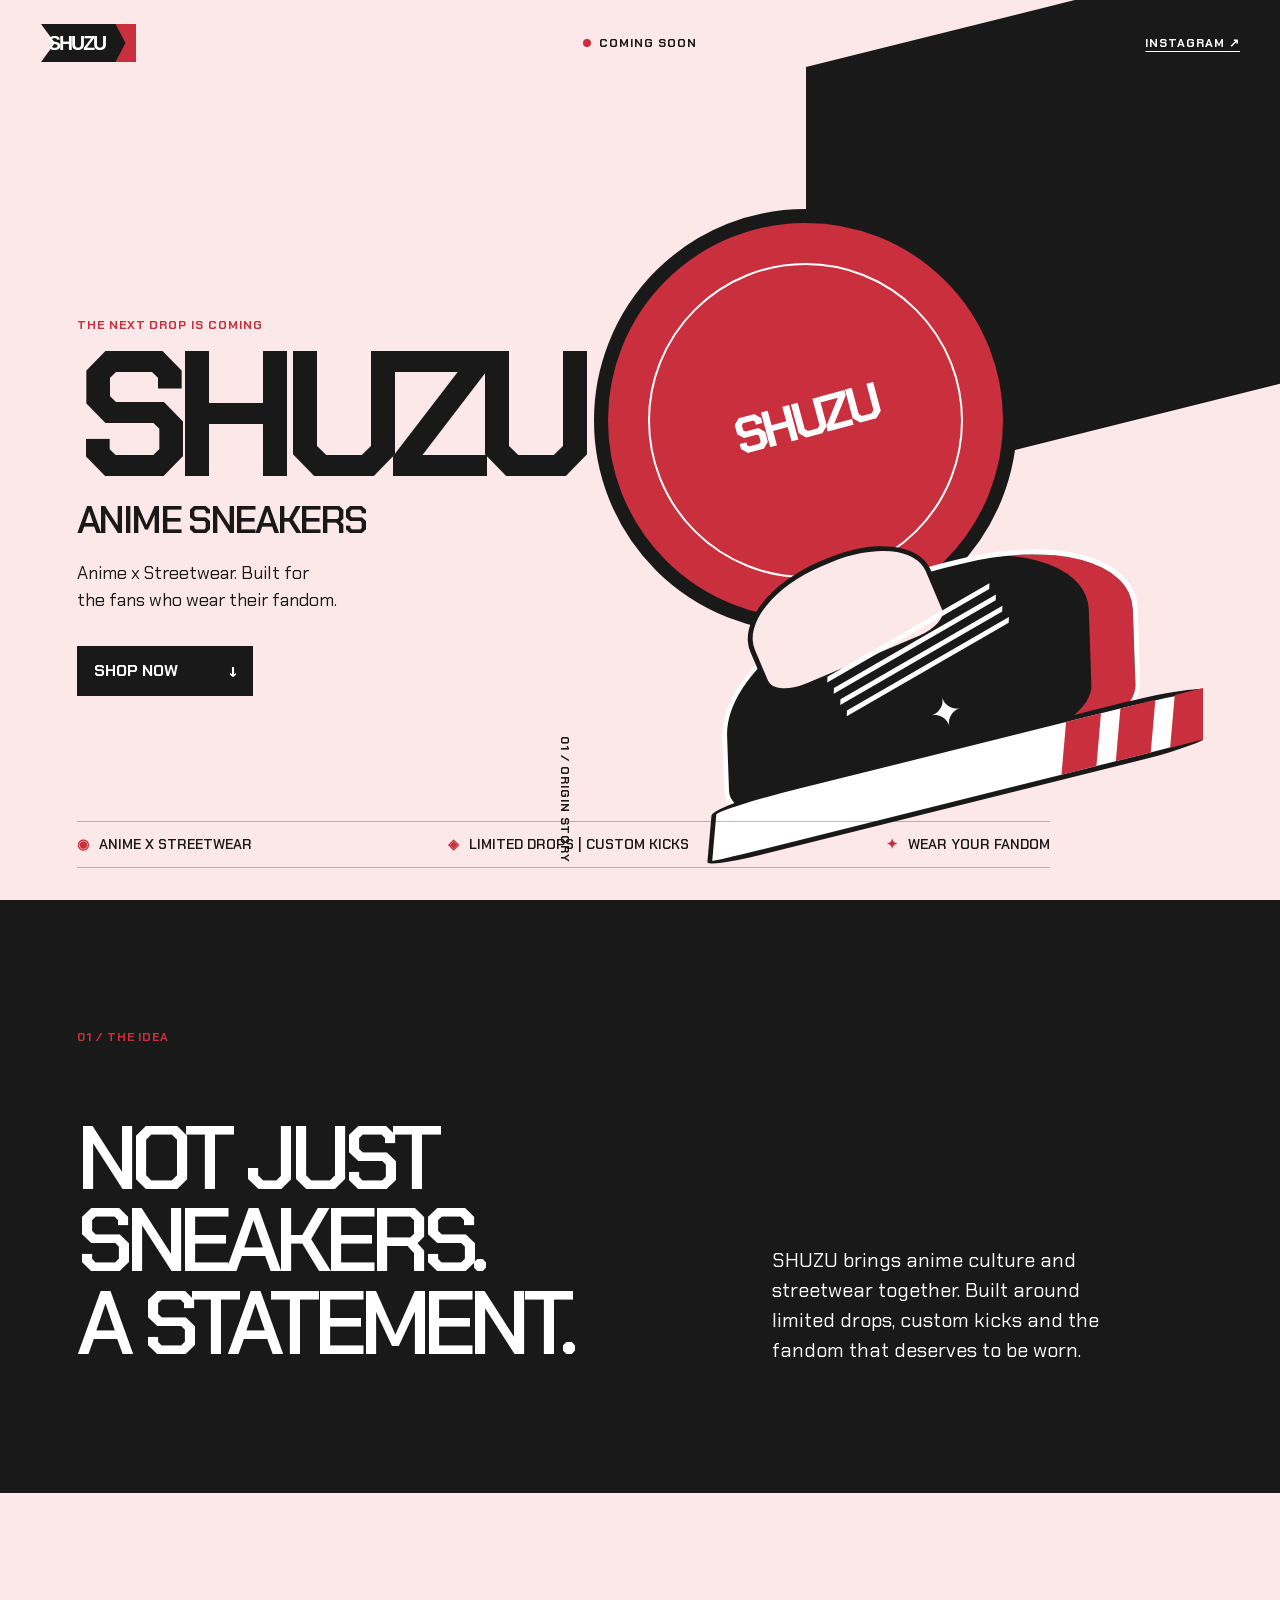
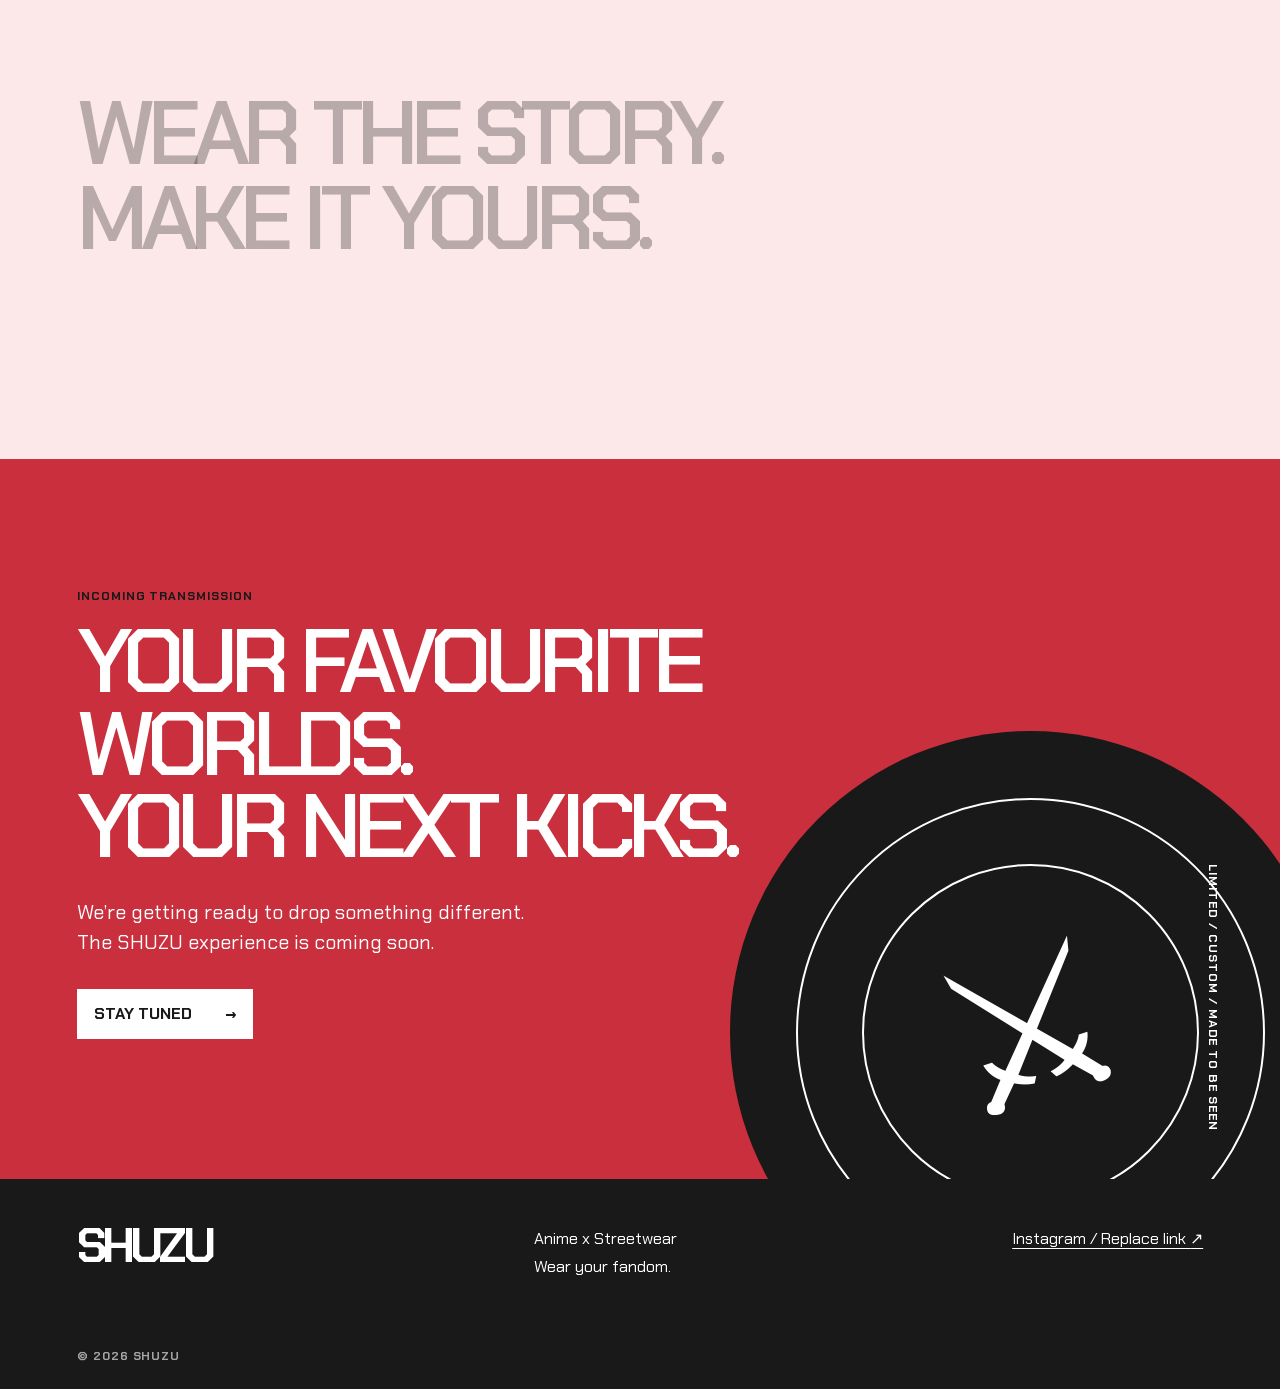
==== index.html @ a8cbc941 "Build SHUZU coming soon site" ====
<!doctype html>
<html lang="en">
  <head>
    <meta charset="UTF-8" />
    <meta name="viewport" content="width=device-width, initial-scale=1.0" />
    <meta name="theme-color" content="#191919" />
    <meta name="description" content="SHUZU is anime inspired streetwear footwear. Limited drops and custom kicks are coming soon." />
    <meta property="og:title" content="SHUZU — Anime Sneakers" />
    <meta property="og:description" content="Anime x Streetwear. Built for the fans who wear their fandom." />
    <meta property="og:type" content="website" />
    <link rel="icon" href="assets/favicon.svg" type="image/svg+xml" />
    <link rel="stylesheet" href="style.css" />
    <title>SHUZU — Anime Sneakers Coming Soon</title>
  </head>
  <body>
    <a class="skip-link" href="#main">Skip to content</a>

    <header class="site-header">
      <nav aria-label="Primary navigation">
        <a class="brand-mark" href="#top" aria-label="SHUZU home">
          <img src="assets/shuzu-mark.svg" width="96" height="38" alt="SHUZU" />
        </a>
        <span class="status"><i></i> Coming soon</span>
        <a class="nav-social" href="#social-placeholder">Instagram <span aria-hidden="true">↗</span></a>
      </nav>
    </header>

    <main id="main">
      <section class="hero" id="top" aria-labelledby="hero-title">
        <div class="hero-copy reveal">
          <p class="eyebrow">The next drop is coming</p>
          <h1 id="hero-title">SHUZU</h1>
          <p class="hero-subtitle">Anime sneakers</p>
          <p class="hero-intro">Anime x Streetwear. Built for the fans who wear their fandom.</p>
          <a class="button button-primary" href="#launch">Shop now <span aria-hidden="true">↓</span></a>
        </div>

        <div class="hero-art" aria-label="Abstract sneaker inspired sculpture" role="img">
          <div class="speed speed-one"></div>
          <div class="speed speed-two"></div>
          <div class="speed speed-three"></div>
          <div class="sun-disc"><span>SHUZU</span></div>
          <div class="shoe">
            <div class="shoe-collar"></div>
            <div class="shoe-upper"></div>
            <div class="shoe-laces"><b></b><b></b><b></b><b></b></div>
            <div class="shoe-sole"><i></i><i></i><i></i></div>
            <div class="shoe-star">✦</div>
          </div>
          <p class="art-caption">01 / Origin story</p>
        </div>

        <ul class="feature-strip" aria-label="SHUZU brand features">
          <li><span aria-hidden="true">◉</span> Anime x Streetwear</li>
          <li><span aria-hidden="true">◈</span> Limited drops | Custom kicks</li>
          <li><span aria-hidden="true">✦</span> Wear your fandom</li>
        </ul>
      </section>

      <section class="manifesto section-pad" aria-labelledby="manifesto-title">
        <p class="section-index">01 / The idea</p>
        <div class="manifesto-grid">
          <h2 id="manifesto-title">Not just sneakers.<br />A statement.</h2>
          <p>SHUZU brings anime culture and streetwear together. Built around limited drops, custom kicks and the fandom that deserves to be worn.</p>
        </div>
      </section>

      <section class="tagline" aria-label="SHUZU tagline reveal">
        <p data-reveal-words>Wear the story.<br />Make it yours.</p>
      </section>

      <section class="launch section-pad" id="launch" aria-labelledby="launch-title">
        <div class="launch-orb" aria-hidden="true"><span>⚔</span></div>
        <div class="launch-copy reveal">
          <p class="eyebrow">Incoming transmission</p>
          <h2 id="launch-title">Your favourite worlds.<br />Your next kicks.</h2>
          <p>We’re getting ready to drop something different. The SHUZU experience is coming soon.</p>
          <a class="button button-light" href="#social-placeholder">Stay tuned <span aria-hidden="true">→</span></a>
        </div>
        <p class="vertical-note">Limited / Custom / Made to be seen</p>
      </section>
    </main>

    <footer id="social-placeholder">
      <a class="footer-brand" href="#top" aria-label="Back to top">SHUZU</a>
      <div class="footer-copy">
        <p>Anime x Streetwear</p>
        <p>Wear your fandom.</p>
      </div>
      <a class="social-placeholder" href="mailto:replace-with-your-instagram-link@example.com" title="Replace with your Instagram URL before launch">Instagram / Replace link <span aria-hidden="true">↗</span></a>
      <p class="copyright">© <span id="year"></span> SHUZU</p>
    </footer>

    <script src="script.js"></script>
  </body>
</html>
---- style.css ----
@import url('https://fonts.googleapis.com/css2?family=Chakra+Petch:wght@400;500;600;700&display=swap');

:root {
  --ink: #191919;
  --paper: #fce8e8;
  --red: #c92f3d;
  --white: #ffffff;
  --ease: cubic-bezier(0.32, 0.72, 0, 1);
}

* { box-sizing: border-box; }
html { scroll-behavior: smooth; }
body { margin: 0; background: var(--paper); color: var(--ink); font-family: "Chakra Petch", sans-serif; font-size: 16px; line-height: 1.5; overflow-x: hidden; }
a { color: inherit; }
.skip-link { background: var(--ink); color: var(--white); left: 12px; padding: 8px 12px; position: fixed; top: -48px; z-index: 20; }
.skip-link:focus { top: 12px; }
.site-header { left: 0; padding: 24px 40px; position: absolute; right: 0; top: 0; z-index: 5; }
nav { align-items: center; display: grid; grid-template-columns: 1fr auto 1fr; max-width: 1440px; margin: auto; }
.brand-mark { display: inline-flex; width: max-content; }
.brand-mark img { display: block; height: auto; width: 96px; }
.status, .nav-social, .eyebrow, .section-index, .art-caption, .vertical-note, .copyright { font-size: 12px; font-weight: 700; letter-spacing: .08em; text-transform: uppercase; }
.status { align-items: center; display: inline-flex; gap: 8px; }
.status i { background: var(--red); border-radius: 50%; height: 8px; width: 8px; animation: pulse 1.8s infinite; }
.nav-social { color: var(--white); justify-self: end; text-underline-offset: 4px; }
.nav-social:hover, .social-placeholder:hover { color: var(--red); }
.hero { min-height: 100svh; overflow: hidden; padding: 144px 6vw 32px; position: relative; display: grid; grid-template-columns: minmax(280px, .85fr) minmax(390px, 1.15fr); align-items: center; }
.hero::before { background: var(--ink); content: ""; height: 34vw; min-height: 340px; position: absolute; right: -5vw; top: 0; transform: skewY(-14deg); width: 42vw; z-index: -1; }
.hero-copy { position: relative; z-index: 2; }
.eyebrow { margin: 0 0 16px; color: var(--red); }
h1, h2, p { text-wrap: balance; }
h1 { font-size: clamp(80px, 14vw, 192px); font-weight: 700; letter-spacing: -.1em; line-height: .72; margin: 0; max-width: 680px; }
.hero-subtitle { font-size: clamp(24px, 3vw, 48px); font-weight: 600; letter-spacing: -.06em; line-height: 1; margin: 22px 0 20px; text-transform: uppercase; }
.hero-intro { font-size: 18px; margin: 0 0 32px; max-width: 420px; }
.button { align-items: center; border: 1px solid transparent; display: inline-flex; font-size: 16px; font-weight: 700; gap: 24px; justify-content: space-between; min-width: 176px; padding: 12px 16px; text-decoration: none; text-transform: uppercase; transition: background .7s var(--ease), color .7s var(--ease), transform .7s var(--ease); }
.button:focus-visible, a:focus-visible { outline: 3px solid var(--red); outline-offset: 4px; }
.button:active { transform: scale(.98); }
.button-primary { background: var(--ink); color: var(--white); }
.button-primary:hover { background: var(--red); transform: translateY(-3px); }
.hero-art { align-self: stretch; min-height: 520px; overflow: hidden; position: relative; }
.sun-disc { background: var(--red); border: 14px solid var(--ink); border-radius: 50%; height: min(33vw, 440px); left: 6%; position: absolute; top: 9%; width: min(33vw, 440px); }
.sun-disc::after { border: 2px solid var(--white); border-radius: 50%; content: ""; inset: 10%; position: absolute; }
.sun-disc span { color: var(--white); font-size: clamp(28px, 4vw, 64px); font-weight: 700; left: 50%; letter-spacing: -.08em; position: absolute; top: 50%; transform: translate(-50%, -50%) rotate(-15deg); }
.shoe { bottom: 5%; height: min(23vw, 310px); min-height: 230px; position: absolute; right: 1%; transform: rotate(-14deg); width: min(43vw, 600px); }
.shoe-upper { background: var(--ink); border: 5px solid var(--white); border-radius: 54% 42% 18% 14% / 56% 44% 20% 18%; bottom: 53px; box-shadow: inset -45px -10px 0 var(--red); height: 70%; position: absolute; right: 9%; transform: skewX(-12deg); width: 78%; }
.shoe-collar { background: var(--paper); border: 5px solid var(--ink); border-radius: 50% 45% 18% 20%; height: 38%; left: 21%; position: absolute; top: 1%; transform: rotate(-9deg); width: 36%; z-index: 1; }
.shoe-laces { display: grid; gap: 8px; left: 34%; position: absolute; top: 31%; transform: rotate(-16deg); width: 34%; z-index: 2; }
.shoe-laces b { background: var(--white); height: 5px; transform: skewX(-32deg); }
.shoe-sole { background: var(--white); border: 5px solid var(--ink); border-radius: 17% 18% 13% 10%; bottom: 20px; height: 60px; position: absolute; right: 0; transform: skewX(-19deg); width: 94%; }
.shoe-sole i { background: var(--red); display: block; float: right; height: 100%; margin-left: 4%; width: 7%; }
.shoe-star { color: var(--white); font-size: 40px; left: 50%; position: absolute; top: 51%; z-index: 3; }
.speed { background: var(--ink); height: 8px; position: absolute; transform: rotate(-18deg); }
.speed-one { right: 3%; top: 16%; width: 25%; }
.speed-two { right: 15%; top: 22%; width: 12%; }
.speed-three { right: 0; top: 28%; width: 30%; }
.art-caption { bottom: 5px; left: 0; margin: 0; position: absolute; writing-mode: vertical-rl; }
.feature-strip { border-bottom: 1px solid rgba(25,25,25,.28); border-top: 1px solid rgba(25,25,25,.28); bottom: 32px; display: flex; gap: 40px; grid-column: 1 / -1; justify-content: space-between; list-style: none; margin: 0; padding: 12px 0; position: absolute; width: calc(100% - 12vw); }
.feature-strip li { font-size: 14px; font-weight: 600; text-transform: uppercase; }
.feature-strip span { color: var(--red); margin-right: 6px; }
.section-pad { padding: 128px 6vw; }
.manifesto { background: var(--ink); color: var(--white); }
.section-index { color: var(--red); margin: 0 0 72px; }
.manifesto-grid { align-items: end; display: grid; gap: 48px; grid-template-columns: 1.2fr .8fr; }
h2 { font-size: clamp(48px, 7vw, 96px); font-weight: 600; letter-spacing: -.08em; line-height: .92; margin: 0; max-width: 680px; text-transform: uppercase; }
.manifesto-grid p { font-size: 20px; margin: 0; max-width: 460px; }
.tagline { padding: 22vh 6vw; }
.tagline p { font-size: clamp(48px, 7vw, 96px); font-weight: 600; letter-spacing: -.08em; line-height: .95; margin: 0; max-width: 680px; text-transform: uppercase; }
.tagline span { color: rgba(25,25,25,.3); transition: color .9s var(--ease); }
.tagline span.is-visible { color: var(--ink); }
.launch { background: var(--red); color: var(--white); min-height: 720px; overflow: hidden; position: relative; }
.launch-copy { position: relative; z-index: 2; }
.launch-copy .eyebrow { color: var(--ink); }
.launch h2 { max-width: 780px; }
.launch-copy > p:not(.eyebrow) { font-size: 20px; margin: 28px 0 32px; max-width: 500px; }
.button-light { background: var(--white); color: var(--ink); }
.button-light:hover { background: var(--ink); color: var(--white); transform: translateY(-3px); }
.launch-orb { background: var(--ink); border-radius: 50%; bottom: -12vw; height: min(47vw, 720px); position: absolute; right: -4vw; width: min(47vw, 720px); }
.launch-orb::before, .launch-orb::after { border: 2px solid var(--white); border-radius: 50%; content: ""; position: absolute; }
.launch-orb::before { inset: 11%; }
.launch-orb::after { inset: 22%; }
.launch-orb span { color: var(--white); font-size: clamp(80px, 16vw, 240px); left: 50%; position: absolute; top: 50%; transform: translate(-50%, -50%) rotate(-18deg); }
.vertical-note { bottom: 48px; margin: 0; position: absolute; right: 6vw; transform: rotate(90deg); transform-origin: right bottom; }
footer { align-items: start; background: var(--ink); color: var(--white); display: grid; gap: 32px; grid-template-columns: 1.2fr .8fr 1fr; padding: 48px 6vw 24px; }
.footer-brand { font-size: 48px; font-weight: 700; letter-spacing: -.1em; line-height: .8; text-decoration: none; }
.footer-copy p { margin: 0 0 4px; }
.social-placeholder { justify-self: end; text-underline-offset: 4px; }
.copyright { color: rgba(255,255,255,.6); grid-column: 1 / -1; margin: 32px 0 0; }
.reveal { opacity: 0; transform: translateY(32px); transition: opacity .9s var(--ease), transform .9s var(--ease); }
.reveal.is-visible { opacity: 1; transform: translateY(0); }
@keyframes pulse { 50% { transform: scale(.68); } }
@media (max-width: 760px) {
  .site-header { padding: 20px 20px; }
  nav { grid-template-columns: 1fr auto; }
  .status { display: none; }
  .nav-social { font-size: 12px; }
  .hero { display: block; min-height: 100svh; padding: 126px 20px 110px; }
  .hero::before { height: 40vh; right: -68vw; width: 100vw; }
  .hero-intro { font-size: 16px; }
  .hero-art { min-height: 370px; margin: 32px -20px -78px 0; }
  .sun-disc { height: 230px; width: 230px; }
  .shoe { height: 200px; min-height: 0; width: 360px; }
  .feature-strip { bottom: 20px; gap: 8px; left: 20px; overflow: hidden; padding: 10px 0; width: calc(100% - 40px); }
  .feature-strip li { font-size: 10px; white-space: nowrap; }
  .section-pad { padding: 80px 20px; }
  .section-index { margin-bottom: 48px; }
  .manifesto-grid { display: block; }
  .manifesto-grid p { font-size: 18px; margin-top: 32px; }
  .tagline { padding: 128px 20px; }
  .launch { min-height: 610px; }
  .launch-copy > p:not(.eyebrow) { font-size: 18px; }
  .launch-orb { bottom: -27vw; height: 100vw; right: -18vw; width: 100vw; }
  .vertical-note { display: none; }
  footer { display: flex; flex-direction: column; padding: 40px 20px 24px; }
  .social-placeholder { align-self: start; }
  .copyright { margin-top: 16px; }
}
@media (prefers-reduced-motion: reduce) {
  *, *::before, *::after { animation-duration: .01ms !important; scroll-behavior: auto !important; transition-duration: .01ms !important; }
}
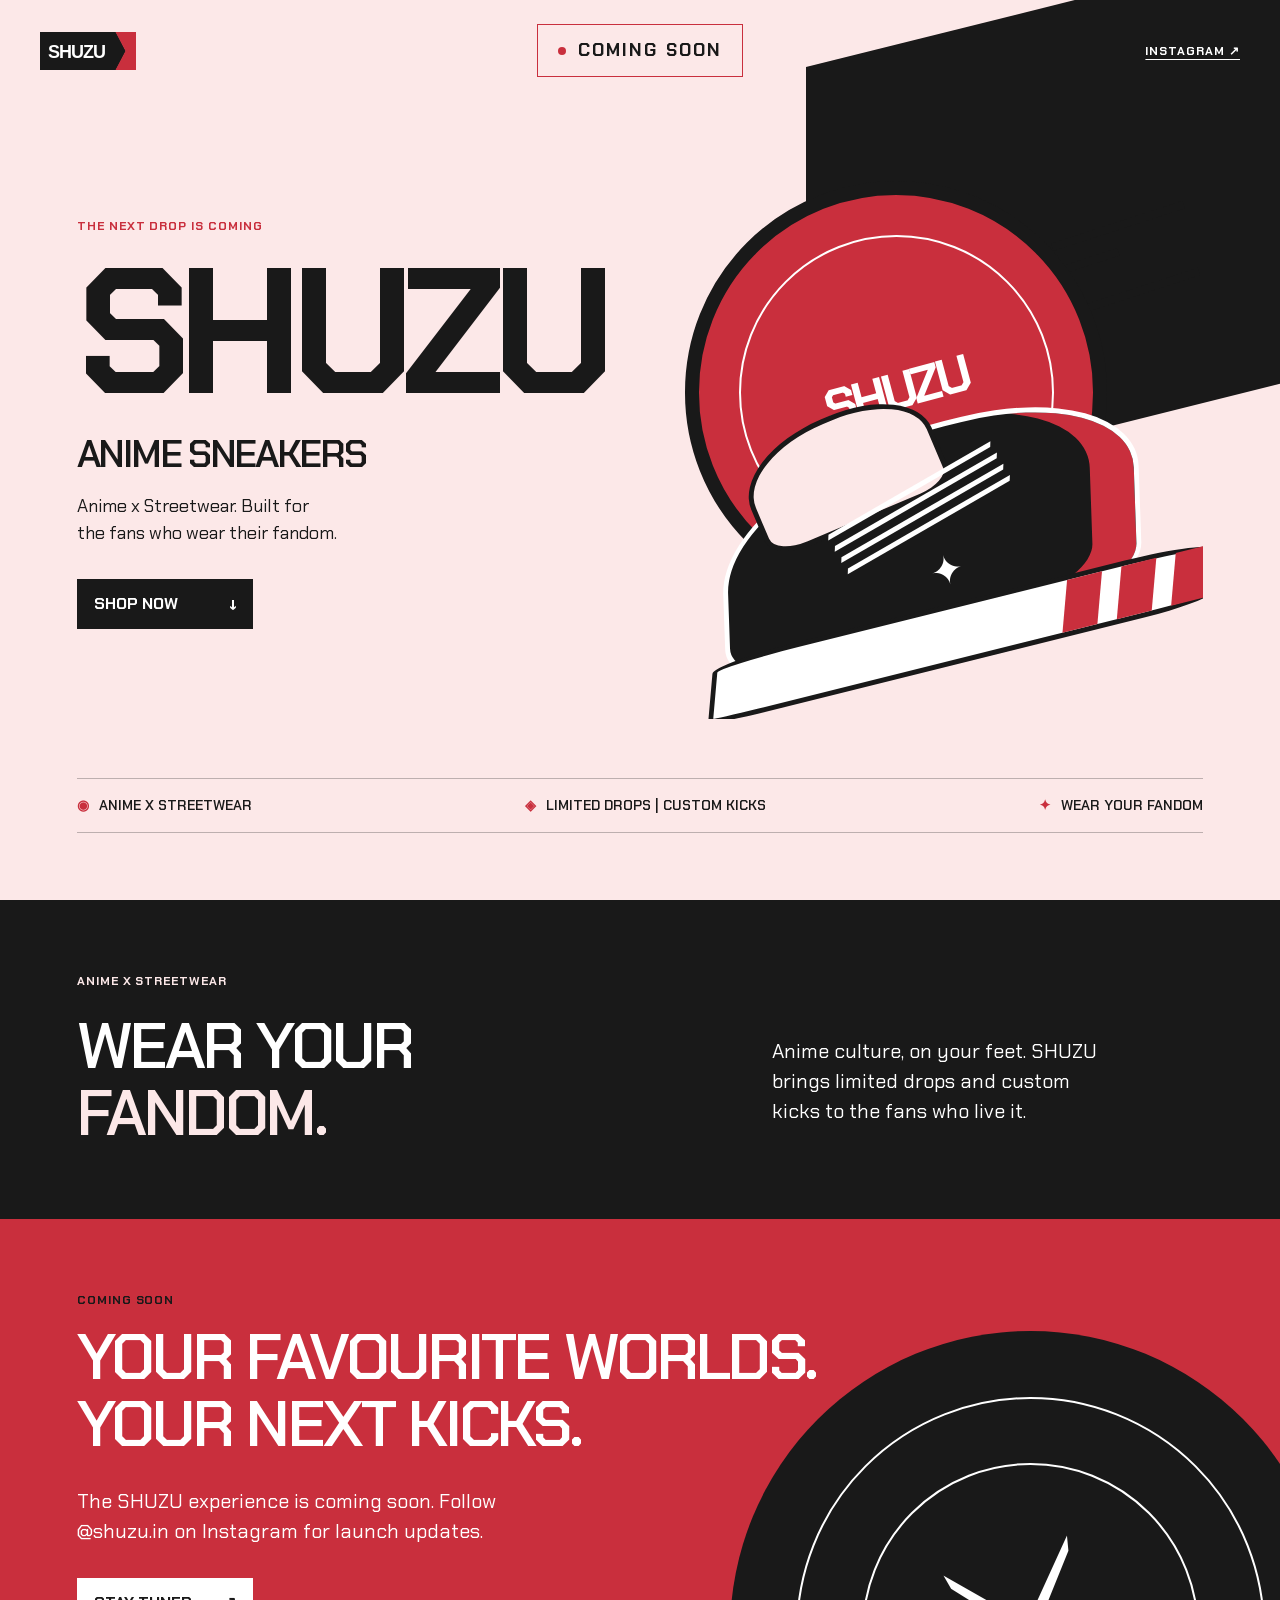
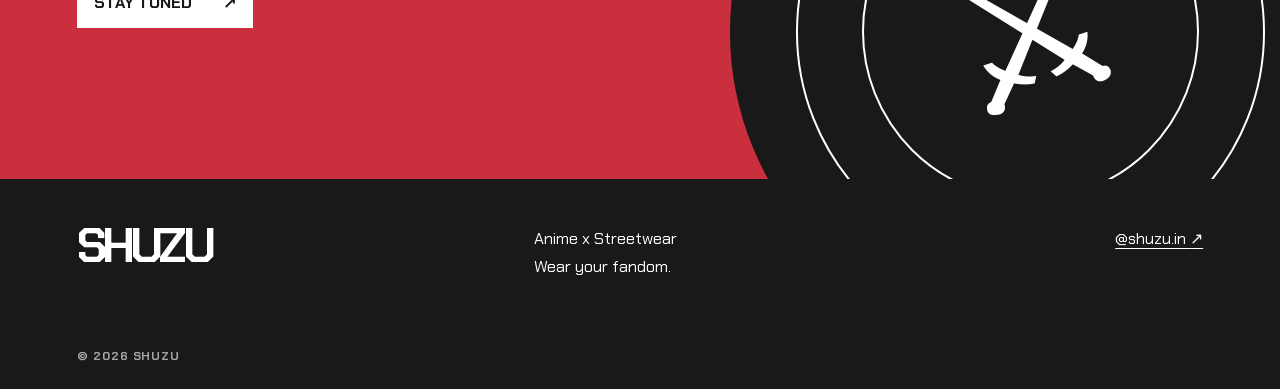
==== commit d658318b: "Fix responsive layout and connect SHUZU Instagram" ====
--- a/index.html
+++ b/index.html
@@ -21,7 +21,7 @@
           <img src="assets/shuzu-mark.svg" width="96" height="38" alt="SHUZU" />
         </a>
         <span class="status"><i></i> Coming soon</span>
-        <a class="nav-social" href="#social-placeholder">Instagram <span aria-hidden="true">↗</span></a>
+        <a class="nav-social" href="https://www.instagram.com/shuzu.in/">Instagram <span aria-hidden="true">↗</span></a>
       </nav>
     </header>
 
@@ -47,7 +47,6 @@
             <div class="shoe-sole"><i></i><i></i><i></i></div>
             <div class="shoe-star">✦</div>
           </div>
-          <p class="art-caption">01 / Origin story</p>
         </div>
 
         <ul class="feature-strip" aria-label="SHUZU brand features">
@@ -58,37 +57,32 @@
       </section>
 
       <section class="manifesto section-pad" aria-labelledby="manifesto-title">
-        <p class="section-index">01 / The idea</p>
+        <p class="section-index">Anime x Streetwear</p>
         <div class="manifesto-grid">
-          <h2 id="manifesto-title">Not just sneakers.<br />A statement.</h2>
-          <p>SHUZU brings anime culture and streetwear together. Built around limited drops, custom kicks and the fandom that deserves to be worn.</p>
+          <h2 id="manifesto-title">Wear your<br /><span>fandom.</span></h2>
+          <p>Anime culture, on your feet. SHUZU brings limited drops and custom kicks to the fans who live it.</p>
         </div>
-      </section>
-
-      <section class="tagline" aria-label="SHUZU tagline reveal">
-        <p data-reveal-words>Wear the story.<br />Make it yours.</p>
       </section>
 
       <section class="launch section-pad" id="launch" aria-labelledby="launch-title">
         <div class="launch-orb" aria-hidden="true"><span>⚔</span></div>
         <div class="launch-copy reveal">
-          <p class="eyebrow">Incoming transmission</p>
+          <p class="eyebrow">Coming soon</p>
           <h2 id="launch-title">Your favourite worlds.<br />Your next kicks.</h2>
-          <p>We’re getting ready to drop something different. The SHUZU experience is coming soon.</p>
-          <a class="button button-light" href="#social-placeholder">Stay tuned <span aria-hidden="true">→</span></a>
+          <p>The SHUZU experience is coming soon. Follow @shuzu.in on Instagram for launch updates.</p>
+          <a class="button button-light" href="https://www.instagram.com/shuzu.in/">Stay tuned <span aria-hidden="true">↗</span></a>
         </div>
-        <p class="vertical-note">Limited / Custom / Made to be seen</p>
       </section>
     </main>
 
-    <footer id="social-placeholder">
+    <footer>
       <a class="footer-brand" href="#top" aria-label="Back to top">SHUZU</a>
       <div class="footer-copy">
         <p>Anime x Streetwear</p>
         <p>Wear your fandom.</p>
       </div>
-      <a class="social-placeholder" href="mailto:replace-with-your-instagram-link@example.com" title="Replace with your Instagram URL before launch">Instagram / Replace link <span aria-hidden="true">↗</span></a>
-      <p class="copyright">© <span id="year"></span> SHUZU</p>
+      <a class="footer-social" href="https://www.instagram.com/shuzu.in/">@shuzu.in <span aria-hidden="true">↗</span></a>
+      <p class="copyright">© <span id="year">2026</span> SHUZU</p>
     </footer>
 
     <script src="script.js"></script>
--- a/style.css
+++ b/style.css
@@ -19,16 +19,16 @@
 .brand-mark { display: inline-flex; width: max-content; }
 .brand-mark img { display: block; height: auto; width: 96px; }
 .status, .nav-social, .eyebrow, .section-index, .art-caption, .vertical-note, .copyright { font-size: 12px; font-weight: 700; letter-spacing: .08em; text-transform: uppercase; }
-.status { align-items: center; display: inline-flex; gap: 8px; }
-.status i { background: var(--red); border-radius: 50%; height: 8px; width: 8px; animation: pulse 1.8s infinite; }
+.status { align-items: center; display: inline-flex; gap: 12px; font-size: 18px; letter-spacing: .12em; padding: 12px 20px; border: 1px solid var(--red); }
+.status i { background: var(--red); border-radius: 50%; height: 8px; width: 8px;  }
 .nav-social { color: var(--white); justify-self: end; text-underline-offset: 4px; }
-.nav-social:hover, .social-placeholder:hover { color: var(--red); }
-.hero { min-height: 100svh; overflow: hidden; padding: 144px 6vw 32px; position: relative; display: grid; grid-template-columns: minmax(280px, .85fr) minmax(390px, 1.15fr); align-items: center; }
+.nav-social:hover, .footer-social:hover { color: var(--red); }
+.hero { isolation: isolate; min-height: min(900px, 100svh); overflow: hidden; padding: 128px 6vw 32px; position: relative; display: grid; gap: 24px; grid-template-columns: minmax(0, 1fr) minmax(0, 1fr); align-items: center; }
 .hero::before { background: var(--ink); content: ""; height: 34vw; min-height: 340px; position: absolute; right: -5vw; top: 0; transform: skewY(-14deg); width: 42vw; z-index: -1; }
 .hero-copy { position: relative; z-index: 2; }
 .eyebrow { margin: 0 0 16px; color: var(--red); }
 h1, h2, p { text-wrap: balance; }
-h1 { font-size: clamp(80px, 14vw, 192px); font-weight: 700; letter-spacing: -.1em; line-height: .72; margin: 0; max-width: 680px; }
+h1 { font-size: clamp(80px, 14vw, 192px); font-weight: 700; letter-spacing: -.075em; line-height: .9; margin: 0; max-width: 680px; }
 .hero-subtitle { font-size: clamp(24px, 3vw, 48px); font-weight: 600; letter-spacing: -.06em; line-height: 1; margin: 22px 0 20px; text-transform: uppercase; }
 .hero-intro { font-size: 18px; margin: 0 0 32px; max-width: 420px; }
 .button { align-items: center; border: 1px solid transparent; display: inline-flex; font-size: 16px; font-weight: 700; gap: 24px; justify-content: space-between; min-width: 176px; padding: 12px 16px; text-decoration: none; text-transform: uppercase; transition: background .7s var(--ease), color .7s var(--ease), transform .7s var(--ease); }
@@ -52,24 +52,23 @@
 .speed-one { right: 3%; top: 16%; width: 25%; }
 .speed-two { right: 15%; top: 22%; width: 12%; }
 .speed-three { right: 0; top: 28%; width: 30%; }
-.art-caption { bottom: 5px; left: 0; margin: 0; position: absolute; writing-mode: vertical-rl; }
-.feature-strip { border-bottom: 1px solid rgba(25,25,25,.28); border-top: 1px solid rgba(25,25,25,.28); bottom: 32px; display: flex; gap: 40px; grid-column: 1 / -1; justify-content: space-between; list-style: none; margin: 0; padding: 12px 0; position: absolute; width: calc(100% - 12vw); }
+.feature-strip { border-block: 1px solid rgba(25,25,25,.28); display: flex; flex-wrap: wrap; gap: 16px 32px; grid-column: 1 / -1; justify-content: space-between; list-style: none; margin: 0; padding: 16px 0; }
 .feature-strip li { font-size: 14px; font-weight: 600; text-transform: uppercase; }
 .feature-strip span { color: var(--red); margin-right: 6px; }
-.section-pad { padding: 128px 6vw; }
+.section-pad { padding: 72px 6vw; }
 .manifesto { background: var(--ink); color: var(--white); }
-.section-index { color: var(--red); margin: 0 0 72px; }
-.manifesto-grid { align-items: end; display: grid; gap: 48px; grid-template-columns: 1.2fr .8fr; }
-h2 { font-size: clamp(48px, 7vw, 96px); font-weight: 600; letter-spacing: -.08em; line-height: .92; margin: 0; max-width: 680px; text-transform: uppercase; }
+.section-index { color: var(--paper); margin: 0 0 24px; }
+.manifesto-grid { align-items: center; display: grid; gap: 48px; grid-template-columns: 1.2fr .8fr; }
+h2 { font-size: clamp(48px, 7vw, 96px); font-weight: 600; letter-spacing: -.045em; line-height: 1.04; margin: 0; max-width: 680px; text-transform: uppercase; }
 .manifesto-grid p { font-size: 20px; margin: 0; max-width: 460px; }
-.tagline { padding: 22vh 6vw; }
-.tagline p { font-size: clamp(48px, 7vw, 96px); font-weight: 600; letter-spacing: -.08em; line-height: .95; margin: 0; max-width: 680px; text-transform: uppercase; }
-.tagline span { color: rgba(25,25,25,.3); transition: color .9s var(--ease); }
-.tagline span.is-visible { color: var(--ink); }
-.launch { background: var(--red); color: var(--white); min-height: 720px; overflow: hidden; position: relative; }
+.launch { background: var(--red); color: var(--white); min-height: 560px; overflow: hidden; position: relative; }
 .launch-copy { position: relative; z-index: 2; }
 .launch-copy .eyebrow { color: var(--ink); }
-.launch h2 { max-width: 780px; }
+.launch h2 { max-width: 780px; font-size: clamp(40px, 5vw, 76px); }
+.manifesto h2 { font-size: clamp(40px, 5vw, 72px); }
+.manifesto h2 span { color: var(--paper); }
+.launch-copy { max-width: 66%; }
+.launch .button:focus-visible { outline-color: var(--white); }
 .launch-copy > p:not(.eyebrow) { font-size: 20px; margin: 28px 0 32px; max-width: 500px; }
 .button-light { background: var(--white); color: var(--ink); }
 .button-light:hover { background: var(--ink); color: var(--white); transform: translateY(-3px); }
@@ -78,39 +77,44 @@
 .launch-orb::before { inset: 11%; }
 .launch-orb::after { inset: 22%; }
 .launch-orb span { color: var(--white); font-size: clamp(80px, 16vw, 240px); left: 50%; position: absolute; top: 50%; transform: translate(-50%, -50%) rotate(-18deg); }
-.vertical-note { bottom: 48px; margin: 0; position: absolute; right: 6vw; transform: rotate(90deg); transform-origin: right bottom; }
 footer { align-items: start; background: var(--ink); color: var(--white); display: grid; gap: 32px; grid-template-columns: 1.2fr .8fr 1fr; padding: 48px 6vw 24px; }
 .footer-brand { font-size: 48px; font-weight: 700; letter-spacing: -.1em; line-height: .8; text-decoration: none; }
 .footer-copy p { margin: 0 0 4px; }
-.social-placeholder { justify-self: end; text-underline-offset: 4px; }
+.footer-social { justify-self: end; text-underline-offset: 4px; }
 .copyright { color: rgba(255,255,255,.6); grid-column: 1 / -1; margin: 32px 0 0; }
-.reveal { opacity: 0; transform: translateY(32px); transition: opacity .9s var(--ease), transform .9s var(--ease); }
-.reveal.is-visible { opacity: 1; transform: translateY(0); }
-@keyframes pulse { 50% { transform: scale(.68); } }
-@media (max-width: 760px) {
+.hero-copy { animation: enter .8s var(--ease) both; }
+@keyframes enter { from { opacity: 0; transform: translateY(16px); } to { opacity: 1; transform: none; } }
+@media (max-width: 960px) {
   .site-header { padding: 20px 20px; }
-  nav { grid-template-columns: 1fr auto; }
-  .status { display: none; }
-  .nav-social { font-size: 12px; }
-  .hero { display: block; min-height: 100svh; padding: 126px 20px 110px; }
-  .hero::before { height: 40vh; right: -68vw; width: 100vw; }
+  nav { grid-template-columns: 1fr auto; gap: 16px; }
+  .status { grid-column: 1 / -1; grid-row: 2; justify-self: center; font-size: 16px; gap: 8px; padding: 8px 16px; }
+  .nav-social { grid-column: 2; grid-row: 1; }
+  .nav-social { font-size: 12px; color: var(--ink); }
+  .hero { display: grid; grid-template-columns: minmax(0, 1fr); min-height: auto; padding: 176px 20px 24px; }
+  .hero::before { display: none; }
   .hero-intro { font-size: 16px; }
-  .hero-art { min-height: 370px; margin: 32px -20px -78px 0; }
-  .sun-disc { height: 230px; width: 230px; }
-  .shoe { height: 200px; min-height: 0; width: 360px; }
-  .feature-strip { bottom: 20px; gap: 8px; left: 20px; overflow: hidden; padding: 10px 0; width: calc(100% - 40px); }
-  .feature-strip li { font-size: 10px; white-space: nowrap; }
-  .section-pad { padding: 80px 20px; }
-  .section-index { margin-bottom: 48px; }
+  h1 { font-size: clamp(72px, 22vw, 160px); }
+  .hero-subtitle { font-size: clamp(24px, 6vw, 40px); margin-top: 16px; }
+  .hero-art { min-height: 0; aspect-ratio: 1.15; width: 100%; max-width: 520px; justify-self: center; margin: 0; }
+  .sun-disc { height: 68%; width: auto; aspect-ratio: 1; border-width: 10px; left: 4%; top: 2%; }
+  .shoe { height: 58%; min-height: 0; width: 90%; bottom: 10%; right: 5%; }
+  .shoe-upper { bottom: 20%; }
+  .shoe-sole { bottom: 5%; height: 24%; }
+  .shoe-laces { gap: 6px; }
+  .shoe-star { font-size: 28px; }
+  .feature-strip { gap: 12px; justify-content: center; text-align: center; }
+  .feature-strip li { font-size: 12px; }
+  .section-pad { padding: 48px 20px; }
+  .section-index { color: var(--paper); margin: 0 0 24px; }
   .manifesto-grid { display: block; }
   .manifesto-grid p { font-size: 18px; margin-top: 32px; }
-  .tagline { padding: 128px 20px; }
-  .launch { min-height: 610px; }
+  .launch { min-height: 0; padding-bottom: 64px; }
+  .launch-copy { max-width: none; }
+  .launch h2 { max-width: 540px; }
   .launch-copy > p:not(.eyebrow) { font-size: 18px; }
-  .launch-orb { bottom: -27vw; height: 100vw; right: -18vw; width: 100vw; }
-  .vertical-note { display: none; }
+  .launch-orb { display: none; }
   footer { display: flex; flex-direction: column; padding: 40px 20px 24px; }
-  .social-placeholder { align-self: start; }
+  .footer-social { align-self: start; }
   .copyright { margin-top: 16px; }
 }
 @media (prefers-reduced-motion: reduce) {
